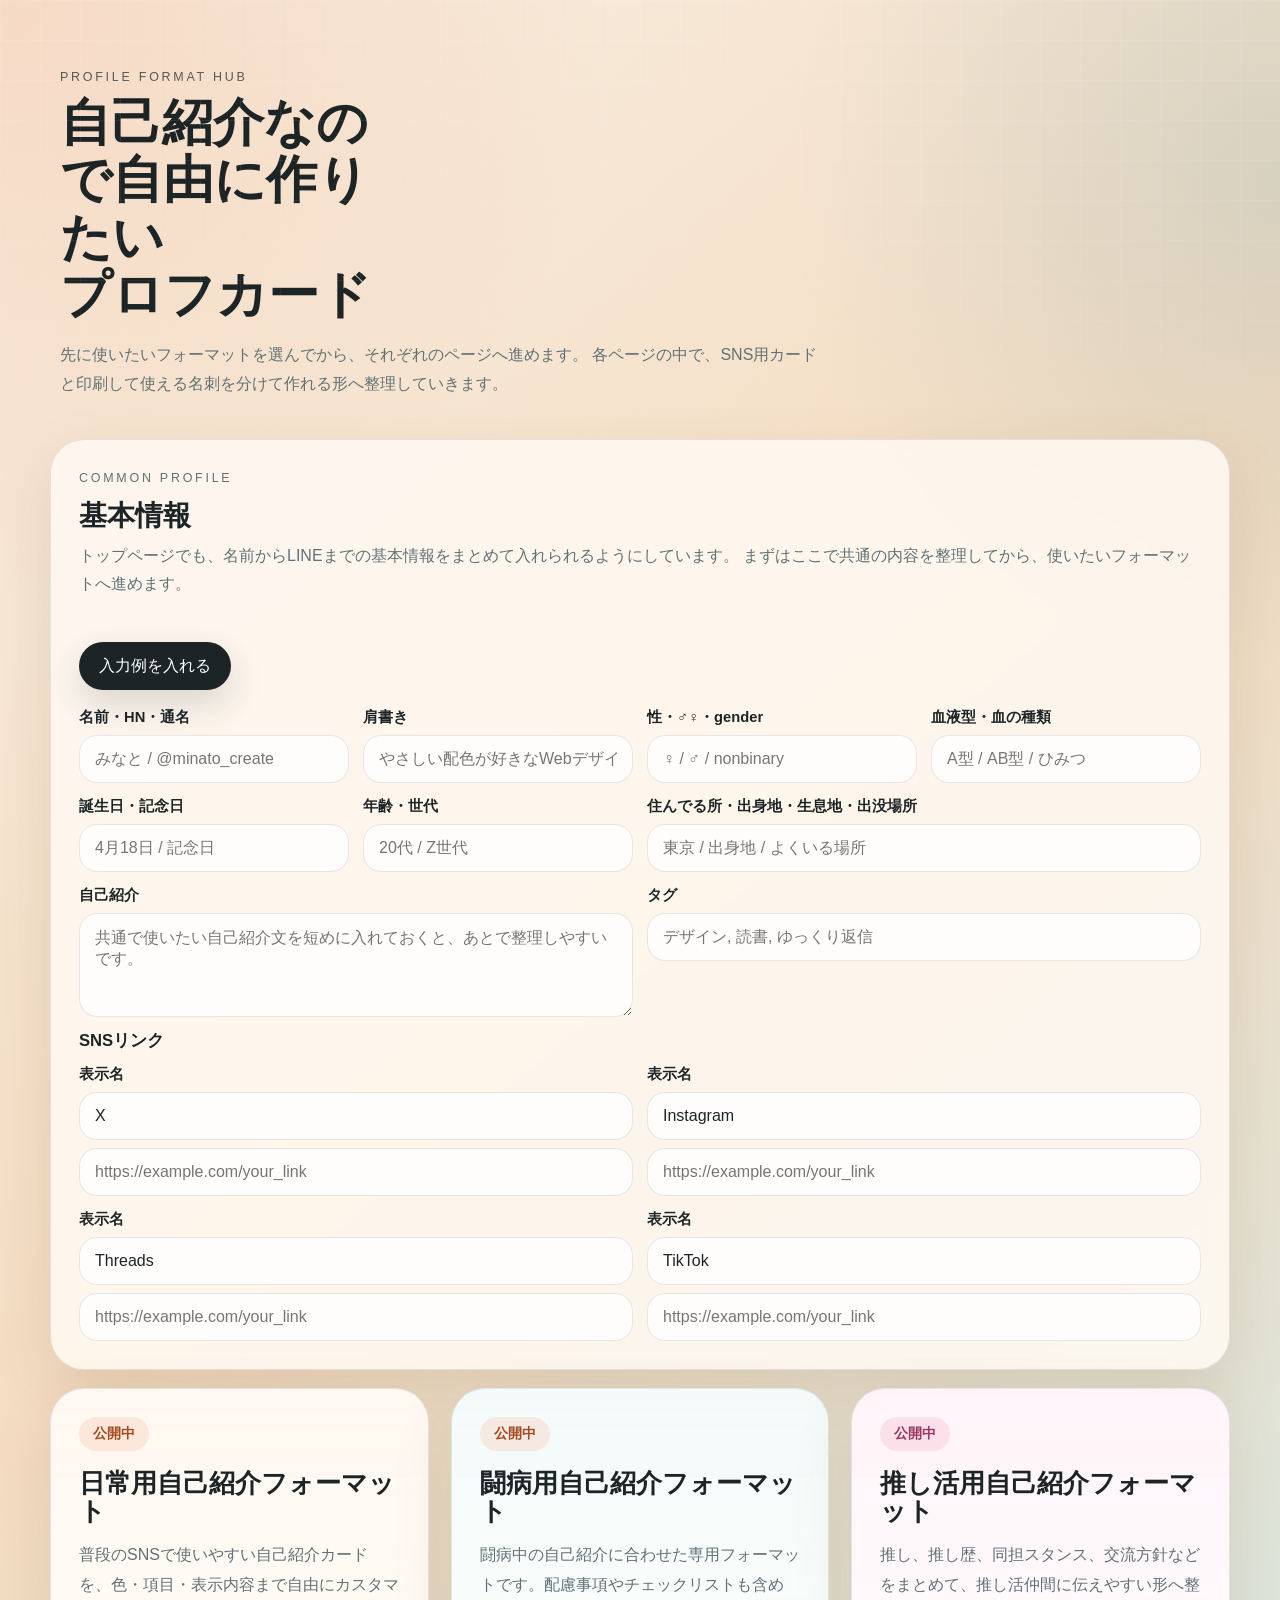
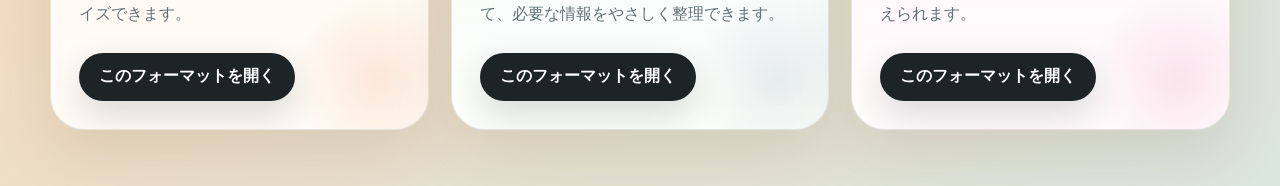
==== index.html @ 9c0dcf1f "Add files via upload" ====
<!doctype html>
<html lang="ja">
<head>
  <meta charset="utf-8">
  <meta name="viewport" content="width=device-width, initial-scale=1">
  <title>自己紹介フォーマット選択</title>
  <link rel="stylesheet" href="./hub.css?v=20260621b">
</head>
<body class="hub-page">
  <div class="hub-shell">
    <header class="hub-hero">
      <p class="eyebrow">PROFILE FORMAT HUB</p>
      <h1>自己紹介なので自由に作りたい<br>プロフカード</h1>
      <p class="lead">
        先に使いたいフォーマットを選んでから、それぞれのページへ進めます。
        各ページの中で、SNS用カードと印刷して使える名刺を分けて作れる形へ整理していきます。
      </p>
    </header>

    <section class="common-profile-card">
      <div class="common-profile-header">
        <p class="eyebrow">COMMON PROFILE</p>
        <h2>基本情報</h2>
        <p>
          トップページでも、名前からLINEまでの基本情報をまとめて入れられるようにしています。
          まずはここで共通の内容を整理してから、使いたいフォーマットへ進めます。
        </p>
      </div>

      <div class="common-profile-actions">
        <button type="button" class="primary-link" id="loadCommonProfileSample">入力例を入れる</button>
      </div>

      <form id="commonProfileForm" class="common-profile-form">
        <div class="common-profile-grid">
          <label class="common-field">
            <span>名前・HN・通名</span>
            <input id="displayName" name="displayName" type="text" maxlength="40" placeholder="みなと / @minato_create">
          </label>
          <label class="common-field">
            <span>肩書き</span>
            <input id="role" name="role" type="text" maxlength="48" placeholder="やさしい配色が好きなWebデザイナー">
          </label>
          <label class="common-field">
            <span>性・♂♀・gender</span>
            <input id="gender" name="gender" type="text" maxlength="24" placeholder="♀ / ♂ / nonbinary">
          </label>
          <label class="common-field">
            <span>血液型・血の種類</span>
            <input id="blood" name="blood" type="text" maxlength="24" placeholder="A型 / AB型 / ひみつ">
          </label>
          <label class="common-field">
            <span>誕生日・記念日</span>
            <input id="birthday" name="birthday" type="text" maxlength="24" placeholder="4月18日 / 記念日">
          </label>
          <label class="common-field">
            <span>年齢・世代</span>
            <input id="age" name="age" type="text" maxlength="24" placeholder="20代 / Z世代">
          </label>
          <label class="common-field common-field-full">
            <span>住んでる所・出身地・生息地・出没場所</span>
            <input id="location" name="location" type="text" maxlength="40" placeholder="東京 / 出身地 / よくいる場所">
          </label>
        </div>

        <label class="common-field">
          <span>自己紹介</span>
          <textarea id="intro" name="intro" rows="4" maxlength="180" placeholder="共通で使いたい自己紹介文を短めに入れておくと、あとで整理しやすいです。"></textarea>
        </label>

        <label class="common-field">
          <span>タグ</span>
          <input id="tags" name="tags" type="text" maxlength="120" placeholder="デザイン, 読書, ゆっくり返信">
        </label>

        <div class="common-social-section">
          <h3>SNSリンク</h3>
          <div class="common-social-grid">
            <label class="common-field common-inline-field">
              <span>表示名</span>
              <input id="socialXLabel" name="socialXLabel" type="text" maxlength="20" placeholder="X / BOOTH / ブログ">
              <input id="socialX" name="socialX" type="url" maxlength="160" placeholder="https://example.com/your_link">
            </label>
            <label class="common-field common-inline-field">
              <span>表示名</span>
              <input id="socialInstagramLabel" name="socialInstagramLabel" type="text" maxlength="20" placeholder="Instagram / 通販 / サイト">
              <input id="socialInstagram" name="socialInstagram" type="url" maxlength="160" placeholder="https://example.com/your_link">
            </label>
            <label class="common-field common-inline-field">
              <span>表示名</span>
              <input id="socialThreadsLabel" name="socialThreadsLabel" type="text" maxlength="20" placeholder="Threads / Lit.Link / ブログ">
              <input id="socialThreads" name="socialThreads" type="url" maxlength="160" placeholder="https://example.com/your_link">
            </label>
            <label class="common-field common-inline-field">
              <span>表示名</span>
              <input id="socialTikTokLabel" name="socialTikTokLabel" type="text" maxlength="20" placeholder="TikTok / YouTube / 公式">
              <input id="socialTikTok" name="socialTikTok" type="url" maxlength="160" placeholder="https://example.com/your_link">
            </label>
          </div>
        </div>
      </form>
    </section>

    <main class="format-grid">
      <a class="format-card daily-card" href="./daily-format.html">
        <span class="status-badge">公開中</span>
        <h2>日常用自己紹介フォーマット</h2>
        <p>
          普段のSNSで使いやすい自己紹介カードを、色・項目・表示内容まで自由にカスタマイズできます。
        </p>
        <span class="card-link">このフォーマットを開く</span>
      </a>

      <a class="format-card medical-card" href="./medical-format.html">
        <span class="status-badge">公開中</span>
        <h2>闘病用自己紹介フォーマット</h2>
        <p>
          闘病中の自己紹介に合わせた専用フォーマットです。配慮事項やチェックリストも含めて、必要な情報をやさしく整理できます。
        </p>
        <span class="card-link">このフォーマットを開く</span>
      </a>

      <a class="format-card oshi-card" href="./oshi-format.html">
        <span class="status-badge oshi-badge">公開中</span>
        <h2>推し活用自己紹介フォーマット</h2>
        <p>
          推し、推し歴、同担スタンス、交流方針などをまとめて、推し活仲間に伝えやすい形へ整えられます。
        </p>
        <span class="card-link">このフォーマットを開く</span>
      </a>
    </main>

  </div>
  <script src="./common-profile.js?v=20260621e"></script>
  <script src="./hub.js?v=20260621d"></script>
</body>
</html>
---- hub.css ----
:root {
  --bg-1: #f8efe2;
  --bg-2: #f4dcc1;
  --bg-3: #dae6df;
  --ink: #1c2426;
  --muted: #617175;
  --paper: rgba(255, 250, 244, 0.84);
  --paper-strong: rgba(255, 252, 247, 0.95);
  --line: rgba(28, 36, 38, 0.1);
  --accent: #ec7b46;
  --accent-soft: rgba(236, 123, 70, 0.14);
  --cool: #5e8d93;
  --cool-soft: rgba(94, 141, 147, 0.14);
  --shadow: 0 24px 60px rgba(116, 80, 45, 0.14);
  --radius-xl: 34px;
  --radius-lg: 26px;
  --radius-md: 18px;
}

* {
  box-sizing: border-box;
}

html {
  scroll-behavior: smooth;
}

body {
  margin: 0;
  min-height: 100vh;
  font-family: "Yu Gothic", "Hiragino Sans", "Meiryo", sans-serif;
  color: var(--ink);
  background:
    radial-gradient(circle at 0% 0%, rgba(236, 123, 70, 0.18), transparent 28%),
    radial-gradient(circle at 100% 10%, rgba(61, 135, 153, 0.16), transparent 24%),
    linear-gradient(140deg, var(--bg-1), var(--bg-2) 52%, var(--bg-3));
}

body::before {
  content: "";
  position: fixed;
  inset: 0;
  pointer-events: none;
  background-image:
    linear-gradient(rgba(255, 255, 255, 0.28) 1px, transparent 1px),
    linear-gradient(90deg, rgba(255, 255, 255, 0.28) 1px, transparent 1px);
  background-size: 40px 40px;
  mask-image: linear-gradient(to bottom, rgba(0, 0, 0, 0.9), transparent 88%);
  opacity: 0.36;
}

a {
  color: inherit;
  text-decoration: none;
}

.hub-shell {
  width: min(1180px, calc(100% - 32px));
  margin: 0 auto;
  padding: 40px 0 56px;
}

.hub-hero {
  padding: 30px 10px 18px;
}

.eyebrow {
  margin: 0 0 10px;
  font-size: 0.78rem;
  letter-spacing: 0.22em;
  color: rgba(28, 36, 38, 0.72);
}

.hub-hero h1,
.format-card h2,
.notice-card h2,
.placeholder-card h2 {
  margin: 0;
  line-height: 1.12;
}

.hub-hero h1 {
  max-width: 12ch;
  font-size: clamp(2.5rem, 4vw, 4.8rem);
}

.lead {
  max-width: 760px;
  margin: 18px 0 0;
  color: var(--muted);
  font-size: 1rem;
  line-height: 1.8;
}

.common-profile-card {
  margin-top: 22px;
  padding: 28px;
  border: 1px solid var(--line);
  border-radius: var(--radius-xl);
  background: var(--paper);
  box-shadow: var(--shadow);
  backdrop-filter: blur(10px);
}

.common-profile-header {
  display: grid;
  gap: 10px;
  margin-bottom: 20px;
}

.common-profile-header h2,
.common-social-section h3 {
  margin: 0;
  line-height: 1.16;
}

.common-profile-header h2 {
  font-size: clamp(1.7rem, 2.2vw, 2.7rem);
}

.common-profile-header p {
  margin: 0;
  color: var(--muted);
  line-height: 1.75;
}

.common-profile-actions {
  display: flex;
  flex-wrap: wrap;
  gap: 12px;
  margin-bottom: 18px;
}

.common-profile-form,
.common-profile-grid,
.common-social-grid,
.common-social-section {
  display: grid;
  gap: 14px;
}

.common-profile-form {
  grid-template-columns: repeat(2, minmax(0, 1fr));
  align-items: start;
}

.common-profile-grid {
  grid-template-columns: repeat(4, minmax(0, 1fr));
  grid-column: 1 / -1;
}

.common-social-grid {
  grid-template-columns: repeat(2, minmax(0, 1fr));
}

.common-social-section {
  grid-column: 1 / -1;
}

.common-profile-grid .common-field-full {
  grid-column: span 2;
}

.common-social-section h3 {
  font-size: 1.04rem;
}

.common-field {
  display: grid;
  gap: 8px;
}

.common-field-full {
  grid-column: 1 / -1;
}

.common-field span {
  font-size: 0.92rem;
  font-weight: 700;
}

.common-field input,
.common-field textarea {
  width: 100%;
  border: 1px solid var(--line);
  border-radius: var(--radius-md);
  background: rgba(255, 255, 255, 0.78);
  color: var(--ink);
  padding: 14px 15px;
  font: inherit;
  transition: border-color 0.2s ease, box-shadow 0.2s ease, background-color 0.2s ease;
}

.common-field textarea {
  resize: vertical;
  min-height: 104px;
}

.common-field input:focus,
.common-field textarea:focus {
  outline: none;
  border-color: rgba(236, 123, 70, 0.54);
  box-shadow: 0 0 0 4px rgba(236, 123, 70, 0.12);
  background: #fff;
}

.format-grid {
  display: grid;
  grid-template-columns: repeat(3, minmax(0, 1fr));
  gap: 22px;
  margin-top: 18px;
}

.format-card,
.notice-card,
.placeholder-card {
  position: relative;
  overflow: hidden;
  border: 1px solid var(--line);
  border-radius: var(--radius-xl);
  background: var(--paper);
  box-shadow: var(--shadow);
  backdrop-filter: blur(10px);
}

.format-card {
  min-height: 340px;
  padding: 28px;
  transition: transform 0.24s ease, box-shadow 0.24s ease, border-color 0.24s ease;
}

.format-card::before,
.placeholder-card::before {
  content: "";
  position: absolute;
  inset: auto -40px -40px auto;
  width: 180px;
  height: 180px;
  border-radius: 50%;
  opacity: 0.65;
}

.format-card:hover {
  transform: translateY(-4px);
  box-shadow: 0 28px 70px rgba(116, 80, 45, 0.18);
}

.daily-card {
  background:
    linear-gradient(180deg, rgba(255, 248, 241, 0.96), rgba(255, 252, 247, 0.88)),
    var(--paper);
}

.daily-card::before {
  background: radial-gradient(circle, rgba(236, 123, 70, 0.24), transparent 68%);
}

.medical-card {
  background:
    linear-gradient(180deg, rgba(243, 250, 250, 0.96), rgba(252, 255, 253, 0.88)),
    var(--paper);
}

.medical-card::before,
.placeholder-card::before {
  background: radial-gradient(circle, rgba(94, 141, 147, 0.22), transparent 70%);
}

.oshi-card {
  background:
    linear-gradient(180deg, rgba(255, 244, 249, 0.96), rgba(255, 252, 254, 0.88)),
    var(--paper);
}

.oshi-card::before {
  background: radial-gradient(circle, rgba(225, 92, 142, 0.22), transparent 70%);
}

.status-badge {
  display: inline-flex;
  align-items: center;
  min-height: 34px;
  padding: 0 14px;
  border-radius: 999px;
  background: var(--accent-soft);
  color: #9f4a21;
  font-size: 0.86rem;
  font-weight: 700;
}

.status-badge.pending {
  background: var(--cool-soft);
  color: #31565d;
}

.status-badge.oshi-badge {
  background: rgba(225, 92, 142, 0.14);
  color: #9a365f;
}

.format-card h2,
.placeholder-card h2,
.notice-card h2 {
  margin-top: 18px;
  font-size: clamp(1.5rem, 2vw, 2.2rem);
}

.format-card p,
.placeholder-card p,
.notice-card p {
  margin: 14px 0 0;
  color: var(--muted);
  line-height: 1.85;
}

.card-link,
.primary-link,
.secondary-link {
  display: inline-flex;
  align-items: center;
  justify-content: center;
  min-height: 48px;
  margin-top: 24px;
  padding: 0 20px;
  border-radius: 999px;
  font-weight: 700;
  transition: transform 0.22s ease, box-shadow 0.22s ease, background-color 0.22s ease;
}

button.primary-link,
button.secondary-link,
button.card-link {
  appearance: none;
  border: none;
  cursor: pointer;
  font: inherit;
}

.card-link,
.primary-link {
  background: var(--ink);
  color: #fff;
  box-shadow: 0 14px 34px rgba(28, 36, 38, 0.16);
}

.secondary-link {
  border: 1px solid rgba(28, 36, 38, 0.08);
  background: rgba(255, 255, 255, 0.72);
  color: var(--ink);
}

.card-link:hover,
.primary-link:hover,
.secondary-link:hover {
  transform: translateY(-2px);
}

.notice-card {
  margin-top: 22px;
  padding: 28px;
}

.placeholder-layout {
  display: grid;
  gap: 22px;
  margin-top: 18px;
}

.placeholder-card {
  padding: 30px;
  background:
    linear-gradient(180deg, rgba(244, 251, 251, 0.96), rgba(255, 255, 255, 0.9)),
    var(--paper);
}

.nav-actions {
  display: flex;
  flex-wrap: wrap;
  gap: 12px;
  margin-top: 24px;
}

.status-row {
  display: flex;
  flex-wrap: wrap;
  gap: 10px;
  margin-top: 22px;
}

.status-pill {
  display: inline-flex;
  align-items: center;
  min-height: 38px;
  padding: 0 14px;
  border-radius: 999px;
  background: rgba(255, 255, 255, 0.78);
  border: 1px solid rgba(28, 36, 38, 0.08);
  color: var(--ink);
  font-size: 0.92rem;
  font-weight: 700;
}

@media (max-width: 980px) {
  .common-profile-form,
  .common-profile-grid,
  .common-social-grid,
  .format-grid {
    grid-template-columns: repeat(2, minmax(0, 1fr));
  }
}

@media (max-width: 840px) {
  .common-profile-form,
  .common-profile-grid,
  .common-social-grid,
  .format-grid {
    grid-template-columns: 1fr;
  }

  .common-profile-grid .common-field-full {
    grid-column: 1 / -1;
  }
}

@media (max-width: 680px) {
  .hub-shell {
    width: min(100%, calc(100% - 18px));
    padding: 22px 0 34px;
  }

  .hub-hero {
    padding: 24px 6px 10px;
  }

  .hub-hero h1 {
    font-size: clamp(2rem, 11vw, 3.3rem);
  }

  .format-card,
  .notice-card,
  .placeholder-card {
    border-radius: 26px;
  }

  .format-card,
  .placeholder-card,
  .notice-card {
    padding: 22px;
  }
}
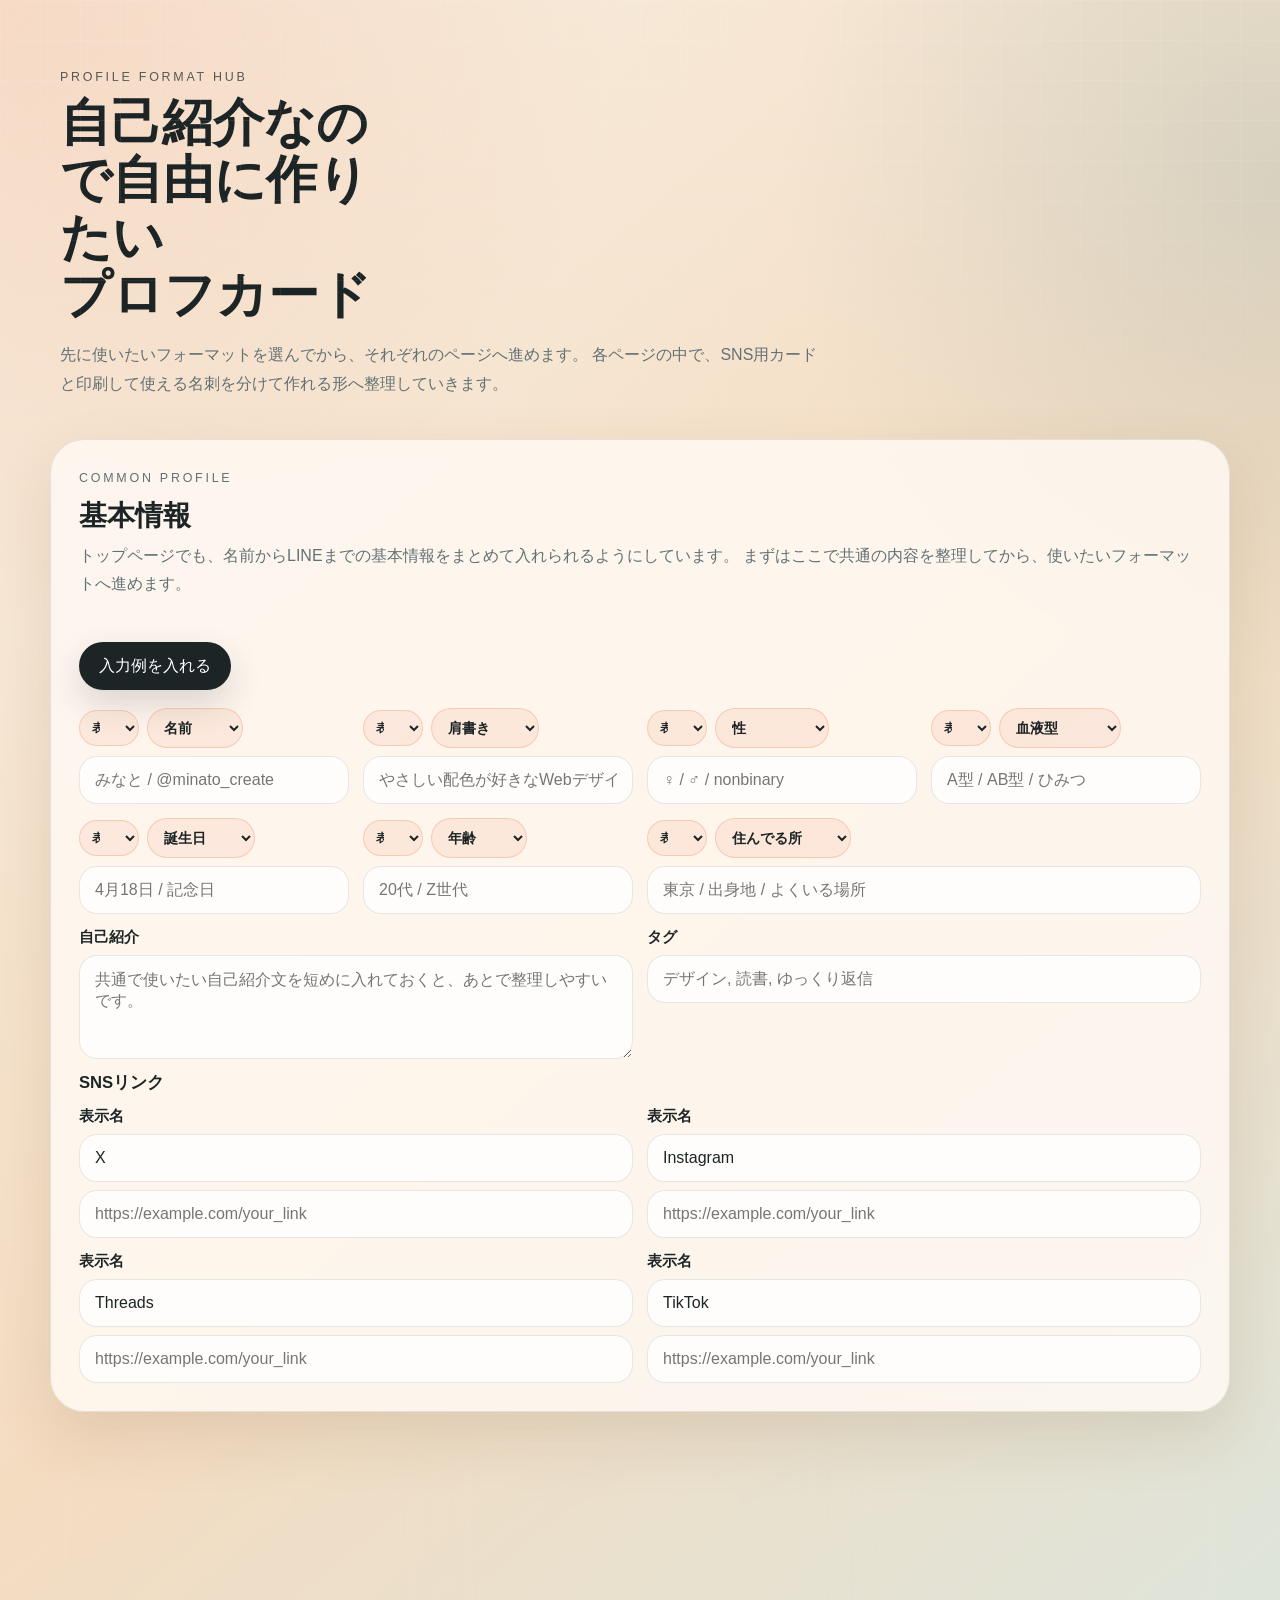
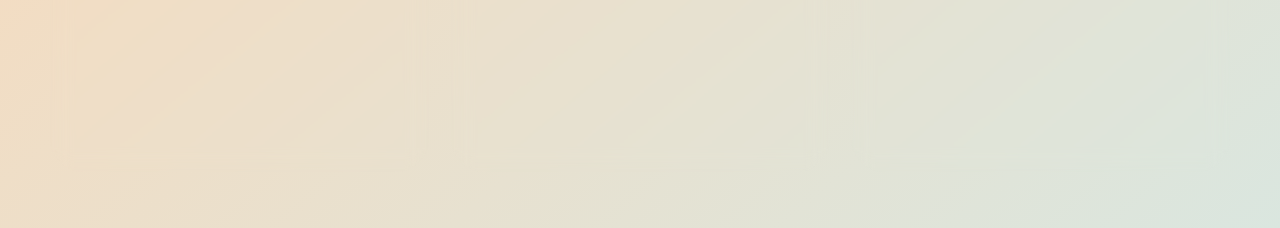
==== commit ab44a390: "Add files via upload" ====
--- a/index.html
+++ b/index.html
@@ -4,7 +4,7 @@
   <meta charset="utf-8">
   <meta name="viewport" content="width=device-width, initial-scale=1">
   <title>自己紹介フォーマット選択</title>
-  <link rel="stylesheet" href="./hub.css?v=20260621b">
+  <link rel="stylesheet" href="./hub.css?v=20260621c">
 </head>
 <body class="hub-page">
   <div class="hub-shell">
@@ -33,34 +33,104 @@
 
       <form id="commonProfileForm" class="common-profile-form">
         <div class="common-profile-grid">
-          <label class="common-field">
-            <span>名前・HN・通名</span>
+          <div class="common-field">
+            <div class="common-label-row">
+              <select id="displayNameVisible" name="displayNameVisible" class="common-select common-visibility-select" aria-label="名前の表示設定">
+                <option value="show">表示</option>
+                <option value="hide">非表示</option>
+              </select>
+              <select id="displayNameLabel" name="displayNameLabel" class="common-select" aria-label="名前のプレビュー表示ラベル">
+                <option value="名前">名前</option>
+                <option value="HN">HN</option>
+                <option value="通名">通名</option>
+              </select>
+            </div>
             <input id="displayName" name="displayName" type="text" maxlength="40" placeholder="みなと / @minato_create">
-          </label>
-          <label class="common-field">
-            <span>肩書き</span>
+          </div>
+          <div class="common-field">
+            <div class="common-label-row">
+              <select id="roleVisible" name="roleVisible" class="common-select common-visibility-select" aria-label="肩書きの表示設定">
+                <option value="show">表示</option>
+                <option value="hide">非表示</option>
+              </select>
+              <select id="roleLabel" name="roleLabel" class="common-select" aria-label="肩書きのプレビュー表示ラベル">
+                <option value="肩書き">肩書き</option>
+                <option value="称号">称号</option>
+                <option value="職業">職業</option>
+                <option value="ランク">ランク</option>
+              </select>
+            </div>
             <input id="role" name="role" type="text" maxlength="48" placeholder="やさしい配色が好きなWebデザイナー">
-          </label>
-          <label class="common-field">
-            <span>性・♂♀・gender</span>
+          </div>
+          <div class="common-field">
+            <div class="common-label-row">
+              <select id="genderVisible" name="genderVisible" class="common-select common-visibility-select" aria-label="性の表示設定">
+                <option value="show">表示</option>
+                <option value="hide">非表示</option>
+              </select>
+              <select id="genderLabel" name="genderLabel" class="common-select" aria-label="性のプレビュー表示ラベル">
+                <option value="性">性</option>
+                <option value="属性">属性</option>
+                <option value="♂♀">♂♀</option>
+                <option value="gender">gender</option>
+              </select>
+            </div>
             <input id="gender" name="gender" type="text" maxlength="24" placeholder="♀ / ♂ / nonbinary">
-          </label>
-          <label class="common-field">
-            <span>血液型・血の種類</span>
+          </div>
+          <div class="common-field">
+            <div class="common-label-row">
+              <select id="bloodVisible" name="bloodVisible" class="common-select common-visibility-select" aria-label="血液型の表示設定">
+                <option value="show">表示</option>
+                <option value="hide">非表示</option>
+              </select>
+              <select id="bloodLabel" name="bloodLabel" class="common-select" aria-label="血液型のプレビュー表示ラベル">
+                <option value="血液型">血液型</option>
+                <option value="血の種類">血の種類</option>
+              </select>
+            </div>
             <input id="blood" name="blood" type="text" maxlength="24" placeholder="A型 / AB型 / ひみつ">
-          </label>
-          <label class="common-field">
-            <span>誕生日・記念日</span>
+          </div>
+          <div class="common-field">
+            <div class="common-label-row">
+              <select id="birthdayVisible" name="birthdayVisible" class="common-select common-visibility-select" aria-label="誕生日の表示設定">
+                <option value="show">表示</option>
+                <option value="hide">非表示</option>
+              </select>
+              <select id="birthdayLabel" name="birthdayLabel" class="common-select" aria-label="誕生日のプレビュー表示ラベル">
+                <option value="誕生日">誕生日</option>
+                <option value="記念日">記念日</option>
+              </select>
+            </div>
             <input id="birthday" name="birthday" type="text" maxlength="24" placeholder="4月18日 / 記念日">
-          </label>
-          <label class="common-field">
-            <span>年齢・世代</span>
+          </div>
+          <div class="common-field">
+            <div class="common-label-row">
+              <select id="ageVisible" name="ageVisible" class="common-select common-visibility-select" aria-label="年齢の表示設定">
+                <option value="show">表示</option>
+                <option value="hide">非表示</option>
+              </select>
+              <select id="ageLabel" name="ageLabel" class="common-select" aria-label="年齢のプレビュー表示ラベル">
+                <option value="年齢">年齢</option>
+                <option value="世代">世代</option>
+              </select>
+            </div>
             <input id="age" name="age" type="text" maxlength="24" placeholder="20代 / Z世代">
-          </label>
-          <label class="common-field common-field-full">
-            <span>住んでる所・出身地・生息地・出没場所</span>
+          </div>
+          <div class="common-field common-field-full">
+            <div class="common-label-row">
+              <select id="locationVisible" name="locationVisible" class="common-select common-visibility-select" aria-label="住んでる所の表示設定">
+                <option value="show">表示</option>
+                <option value="hide">非表示</option>
+              </select>
+              <select id="locationLabel" name="locationLabel" class="common-select" aria-label="住んでる所のプレビュー表示ラベル">
+                <option value="住んでる所">住んでる所</option>
+                <option value="出身地">出身地</option>
+                <option value="生息地">生息地</option>
+                <option value="出没場所">出没場所</option>
+              </select>
+            </div>
             <input id="location" name="location" type="text" maxlength="40" placeholder="東京 / 出身地 / よくいる場所">
-          </label>
+          </div>
         </div>
 
         <label class="common-field">
@@ -131,7 +201,7 @@
     </main>
 
   </div>
-  <script src="./common-profile.js?v=20260621e"></script>
-  <script src="./hub.js?v=20260621d"></script>
+  <script src="./common-profile.js?v=20260621f"></script>
+  <script src="./hub.js?v=20260621e"></script>
 </body>
 </html>
--- a/hub.css
+++ b/hub.css
@@ -170,6 +170,13 @@
   gap: 8px;
 }
 
+.common-label-row {
+  display: flex;
+  flex-wrap: wrap;
+  gap: 8px;
+  align-items: center;
+}
+
 .common-field-full {
   grid-column: 1 / -1;
 }
@@ -191,11 +198,37 @@
   transition: border-color 0.2s ease, box-shadow 0.2s ease, background-color 0.2s ease;
 }
 
+.common-field select.common-select {
+  justify-self: start;
+  width: auto;
+  min-width: 96px;
+  max-width: 100%;
+  min-height: 40px;
+  padding: 8px 32px 8px 12px;
+  border: 1px solid rgba(236, 123, 70, 0.28);
+  border-radius: 999px;
+  background: rgba(236, 123, 70, 0.1);
+  color: var(--ink);
+  font: inherit;
+  font-size: 0.9rem;
+  font-weight: 700;
+  transition: border-color 0.2s ease, box-shadow 0.2s ease, background-color 0.2s ease;
+}
+
+.common-field select.common-visibility-select {
+  width: 60px;
+  min-width: 60px;
+  min-height: 36px;
+  padding: 6px 22px 6px 8px;
+  font-size: 0.72rem;
+}
+
 .common-field textarea {
   resize: vertical;
   min-height: 104px;
 }
 
+.common-field select.common-select:focus,
 .common-field input:focus,
 .common-field textarea:focus {
   outline: none;
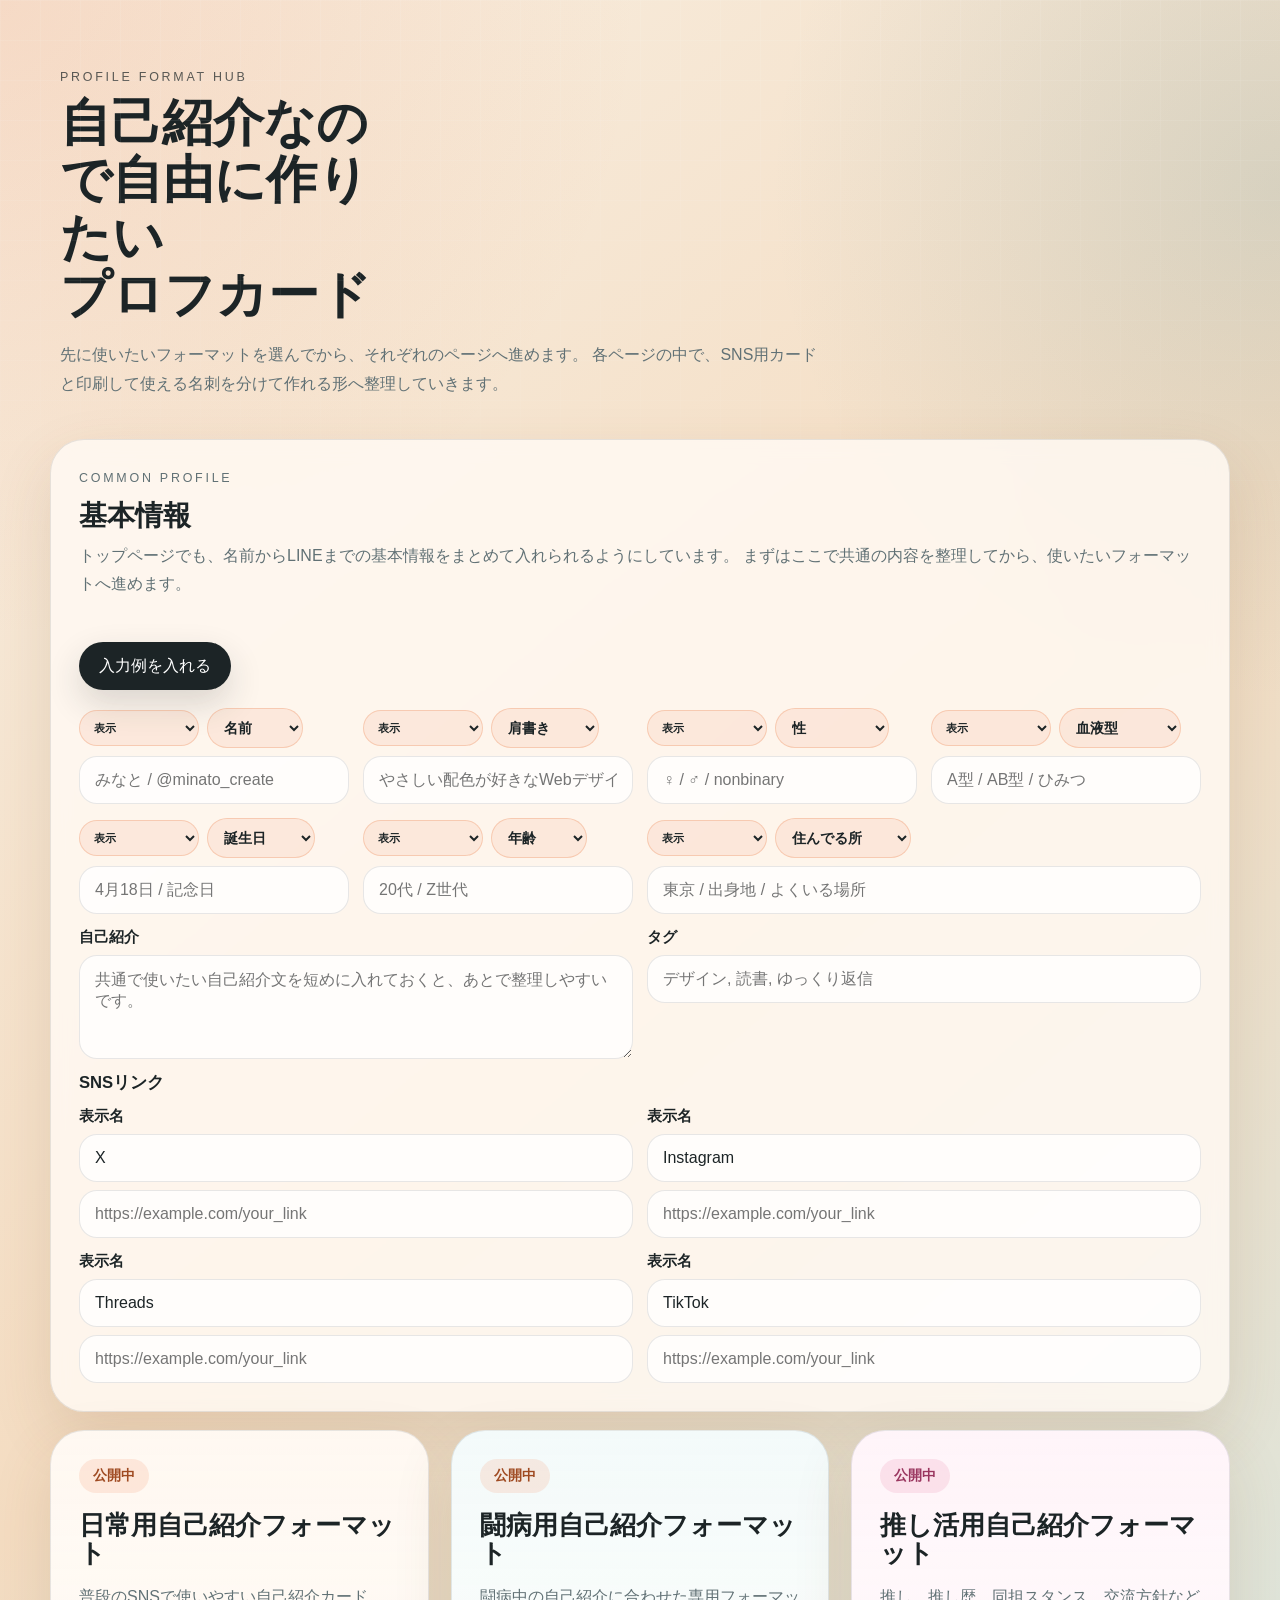
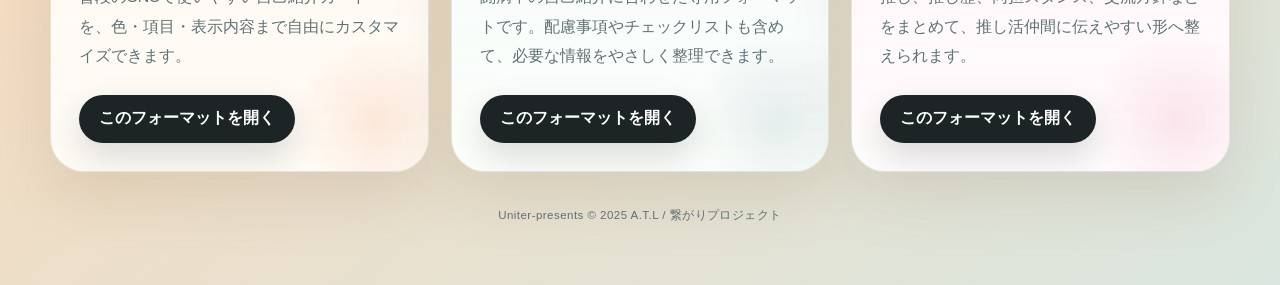
==== commit a27b6d7d: "カード表示の折り返し・レイアウト調整、フッター追加、末尾に画像保存ボタン等をまとめて対応 - カード内フッターメッセージを複数行折り返し表示に（daily/medical/oshi） - タグは折り返" ====
--- a/index.html
+++ b/index.html
@@ -200,6 +200,7 @@
       </a>
     </main>
 
+  <p style="margin:36px 0 6px;text-align:center;font-size:0.72rem;letter-spacing:0.04em;color:var(--muted,#617175);">Uniter-presents © 2025 A.T.L / 繋がりプロジェクト</p>
   </div>
   <script src="./common-profile.js?v=20260621f"></script>
   <script src="./hub.js?v=20260621e"></script>
--- a/hub.css
+++ b/hub.css
@@ -216,11 +216,11 @@
 }
 
 .common-field select.common-visibility-select {
-  width: 60px;
-  min-width: 60px;
+  width: 120px;
+  min-width: 120px;
   min-height: 36px;
-  padding: 6px 22px 6px 8px;
-  font-size: 0.72rem;
+  padding: 6px 26px 6px 10px;
+  font-size: 0.68rem;
 }
 
 .common-field textarea {
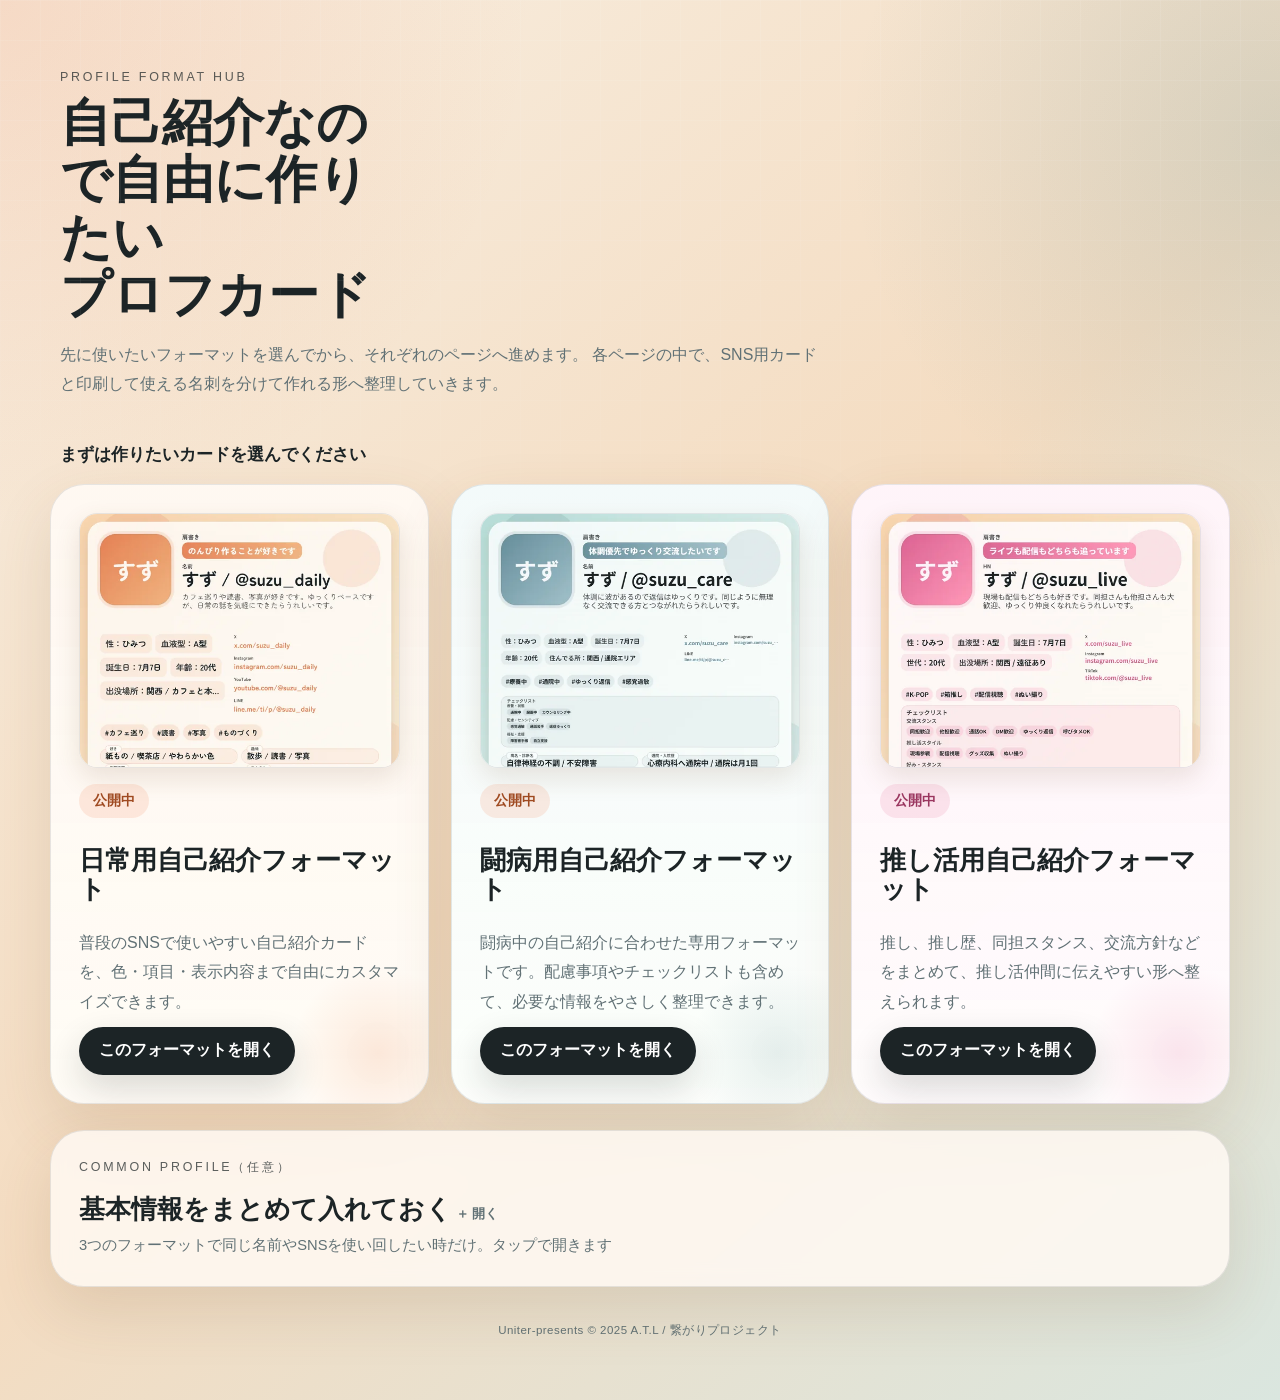
==== commit 98bc39b5: "使いやすさ改善：トップに完成見本つきフォーマット選択／基本情報は折りたたみ、スマホに「プレビューを見る」ボタン、スマホ説明文の幅修正、パソコンでカード全体を1画面に表示、プロフィール画像の枠を10種類" ====
--- a/index.html
+++ b/index.html
@@ -4,7 +4,7 @@
   <meta charset="utf-8">
   <meta name="viewport" content="width=device-width, initial-scale=1">
   <title>自己紹介フォーマット選択</title>
-  <link rel="stylesheet" href="./hub.css?v=20260621c">
+  <link rel="stylesheet" href="./hub.css?v=20260926c">
 </head>
 <body class="hub-page">
   <div class="hub-shell">
@@ -17,10 +17,46 @@
       </p>
     </header>
 
-    <section class="common-profile-card">
+    <p class="format-lead">まずは作りたいカードを選んでください</p>
+    <main class="format-grid">
+      <a class="format-card daily-card" href="./daily-format.html">
+        <img class="format-sample" src="./samples/daily.webp" alt="日常用自己紹介カードの見本" loading="lazy">
+        <span class="status-badge">公開中</span>
+        <h2>日常用自己紹介フォーマット</h2>
+        <p>
+          普段のSNSで使いやすい自己紹介カードを、色・項目・表示内容まで自由にカスタマイズできます。
+        </p>
+        <span class="card-link">このフォーマットを開く</span>
+      </a>
+
+      <a class="format-card medical-card" href="./medical-format.html">
+        <img class="format-sample" src="./samples/medical.webp" alt="闘病用自己紹介カードの見本" loading="lazy">
+        <span class="status-badge">公開中</span>
+        <h2>闘病用自己紹介フォーマット</h2>
+        <p>
+          闘病中の自己紹介に合わせた専用フォーマットです。配慮事項やチェックリストも含めて、必要な情報をやさしく整理できます。
+        </p>
+        <span class="card-link">このフォーマットを開く</span>
+      </a>
+
+      <a class="format-card oshi-card" href="./oshi-format.html">
+        <img class="format-sample" src="./samples/oshi.webp" alt="推し活用自己紹介カードの見本" loading="lazy">
+        <span class="status-badge oshi-badge">公開中</span>
+        <h2>推し活用自己紹介フォーマット</h2>
+        <p>
+          推し、推し歴、同担スタンス、交流方針などをまとめて、推し活仲間に伝えやすい形へ整えられます。
+        </p>
+        <span class="card-link">このフォーマットを開く</span>
+      </a>
+    </main>
+
+    <details class="common-profile-card common-profile-details">
+      <summary class="common-profile-summary">
+        <span class="eyebrow">COMMON PROFILE（任意）</span>
+        <span class="common-profile-summary-title">基本情報をまとめて入れておく</span>
+        <span class="common-profile-summary-note">3つのフォーマットで同じ名前やSNSを使い回したい時だけ。タップで開きます</span>
+      </summary>
       <div class="common-profile-header">
-        <p class="eyebrow">COMMON PROFILE</p>
-        <h2>基本情報</h2>
         <p>
           トップページでも、名前からLINEまでの基本情報をまとめて入れられるようにしています。
           まずはここで共通の内容を整理してから、使いたいフォーマットへ進めます。
@@ -169,36 +205,7 @@
           </div>
         </div>
       </form>
-    </section>
-
-    <main class="format-grid">
-      <a class="format-card daily-card" href="./daily-format.html">
-        <span class="status-badge">公開中</span>
-        <h2>日常用自己紹介フォーマット</h2>
-        <p>
-          普段のSNSで使いやすい自己紹介カードを、色・項目・表示内容まで自由にカスタマイズできます。
-        </p>
-        <span class="card-link">このフォーマットを開く</span>
-      </a>
-
-      <a class="format-card medical-card" href="./medical-format.html">
-        <span class="status-badge">公開中</span>
-        <h2>闘病用自己紹介フォーマット</h2>
-        <p>
-          闘病中の自己紹介に合わせた専用フォーマットです。配慮事項やチェックリストも含めて、必要な情報をやさしく整理できます。
-        </p>
-        <span class="card-link">このフォーマットを開く</span>
-      </a>
-
-      <a class="format-card oshi-card" href="./oshi-format.html">
-        <span class="status-badge oshi-badge">公開中</span>
-        <h2>推し活用自己紹介フォーマット</h2>
-        <p>
-          推し、推し歴、同担スタンス、交流方針などをまとめて、推し活仲間に伝えやすい形へ整えられます。
-        </p>
-        <span class="card-link">このフォーマットを開く</span>
-      </a>
-    </main>
+    </details>
 
   <p style="margin:36px 0 6px;text-align:center;font-size:0.72rem;letter-spacing:0.04em;color:var(--muted,#617175);">Uniter-presents © 2025 A.T.L / 繋がりプロジェクト</p>
   </div>
--- a/hub.css
+++ b/hub.css
@@ -481,3 +481,30 @@
     padding: 22px;
   }
 }
+
+/* ---- 2026-09 改修：フォーマット選択を先頭に、完成見本つき／基本情報は折りたたみ ---- */
+.format-lead { margin: 26px 10px 0; font-weight: 700; font-size: 1.05rem; color: var(--ink); }
+.format-card { display: flex; flex-direction: column; gap: 10px; min-height: 0; }
+.format-card .format-sample {
+  display: block;
+  width: 100%;
+  height: auto;
+  aspect-ratio: 600 / 478;
+  object-fit: cover;
+  object-position: top;
+  border-radius: 18px;
+  border: 1px solid var(--line);
+  box-shadow: 0 10px 26px rgba(116, 80, 45, 0.14);
+  margin-bottom: 6px;
+}
+.format-card .card-link { margin-top: auto; align-self: flex-start; }
+.common-profile-details { margin-top: 26px; }
+.common-profile-details > summary { list-style: none; cursor: pointer; display: grid; gap: 6px; }
+.common-profile-details > summary::-webkit-details-marker { display: none; }
+.common-profile-summary-title { font-weight: 700; font-size: clamp(1.25rem, 2vw, 1.6rem); color: var(--ink); }
+.common-profile-summary-title::after { content: "  ＋ 開く"; font-size: .8rem; color: var(--muted); font-weight: 700; }
+.common-profile-details[open] .common-profile-summary-title::after { content: "  − 閉じる"; }
+.common-profile-summary-note { color: var(--muted); font-size: .92rem; line-height: 1.7; }
+.common-profile-details[open] > summary { margin-bottom: 18px; }
+.format-card .status-badge { align-self: flex-start; }
+.common-profile-summary-title::after { white-space: nowrap; }
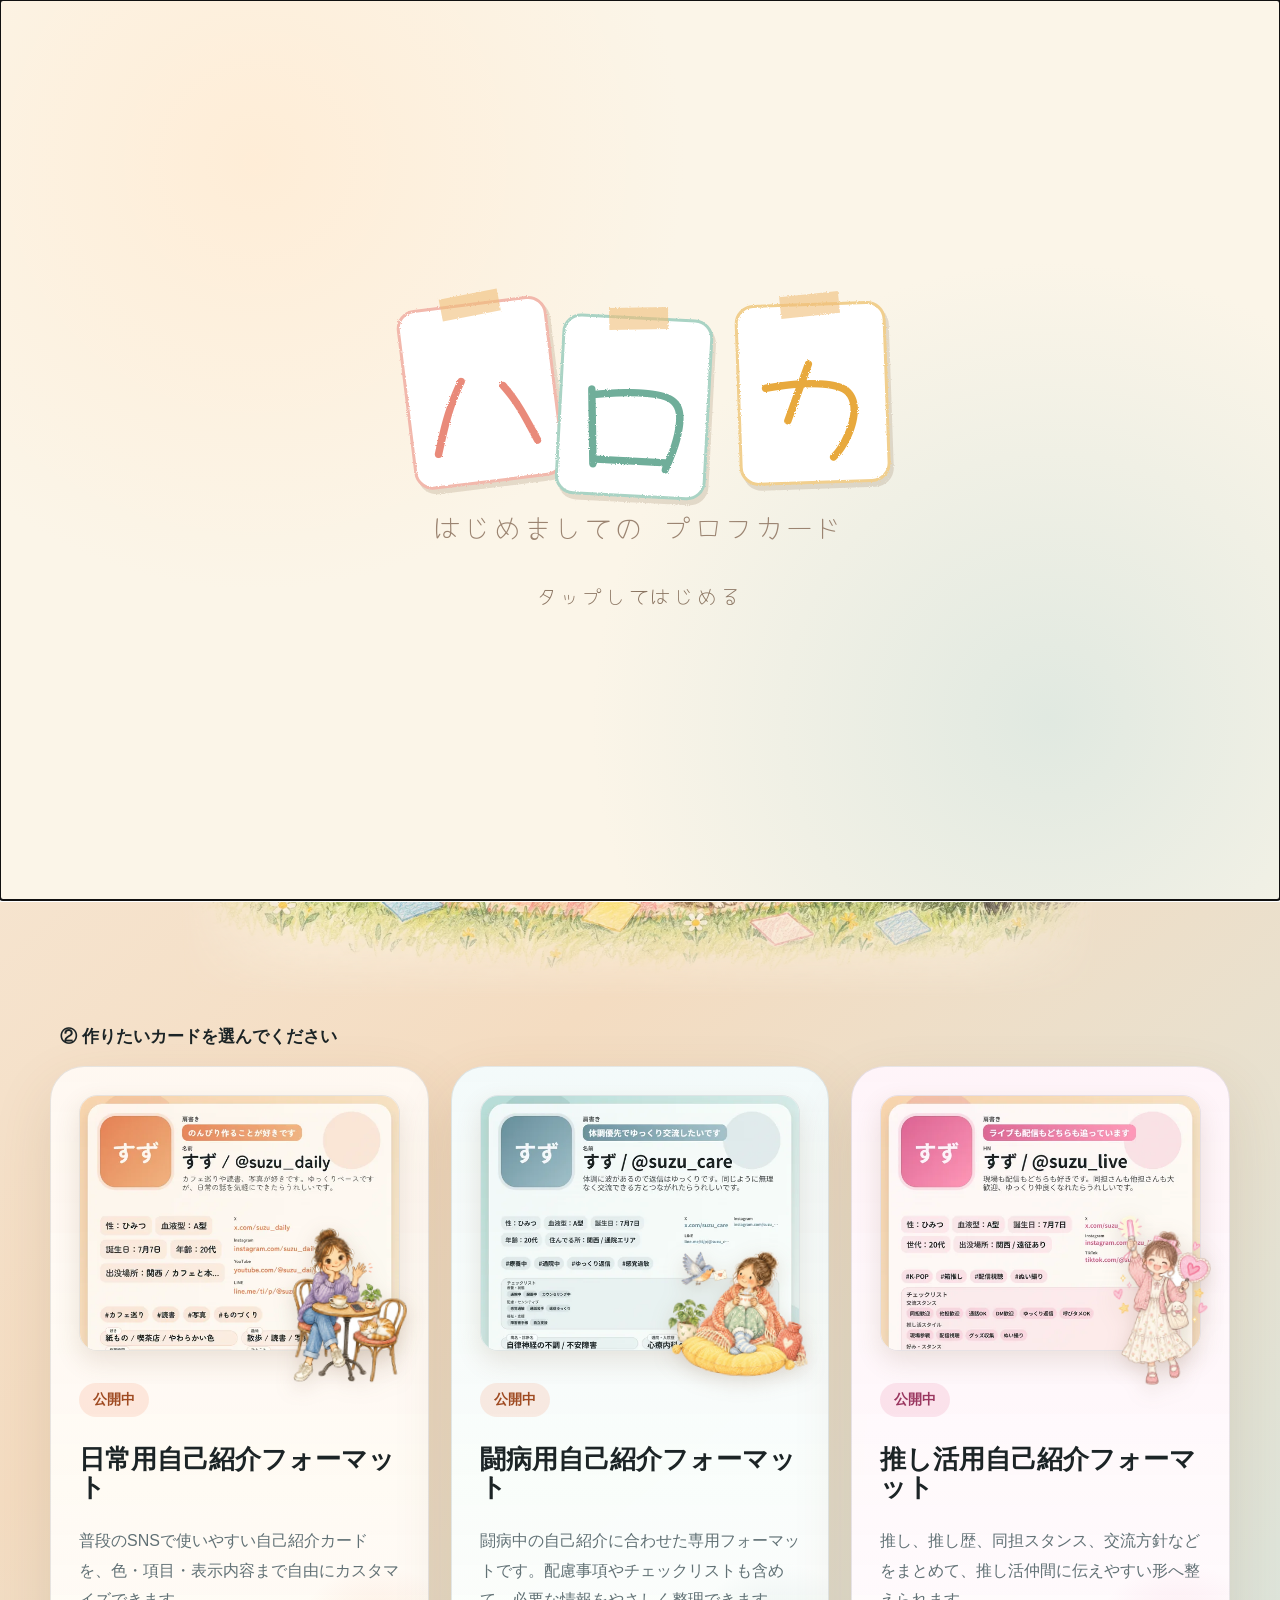
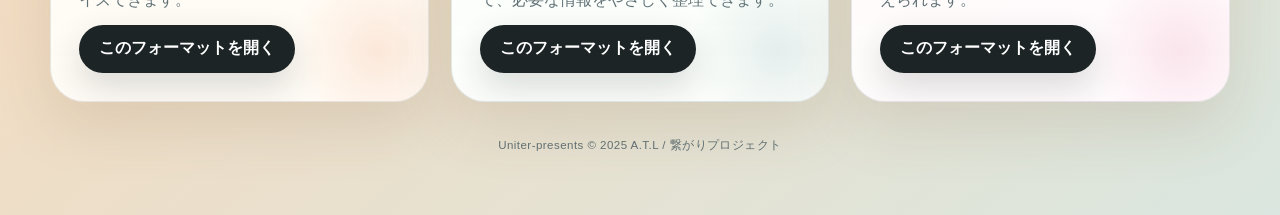
==== commit 775fa68b: "サイト名を「ハロカ（はじめましてのプロフカード）」に改名し、手描き絵本風に全面改修 - トップ：入口画面（止まったロゴ）→押すと選択画面でロゴが降ってきてドミソが鳴る、紙カード風ロゴ、基本情報の入口を" ====
--- a/index.html
+++ b/index.html
@@ -3,63 +3,65 @@
 <head>
   <meta charset="utf-8">
   <meta name="viewport" content="width=device-width, initial-scale=1">
-  <title>自己紹介フォーマット選択</title>
-  <link rel="stylesheet" href="./hub.css?v=20260926c">
+  <title>ハロカ｜はじめましてのプロフカード</title>
+  <link rel="preconnect" href="https://fonts.googleapis.com">
+  <link rel="preconnect" href="https://fonts.gstatic.com" crossorigin>
+  <link rel="stylesheet" href="https://fonts.googleapis.com/css2?family=Hachi+Maru+Pop&family=Yomogi&display=swap">
+  <link rel="stylesheet" href="./hub.css?v=20260927g">
+  <script>
+    /* 入口（「ハロカ」だけの画面）は、この訪問で初めてトップを開いた時だけ出す */
+    try { if (!sessionStorage.getItem("haroka_gate_seen")) document.documentElement.classList.add("haroka-gate-open"); }
+    catch (e) { document.documentElement.classList.add("haroka-gate-open"); }
+  </script>
 </head>
 <body class="hub-page">
+  <div class="haroka-gate" id="harokaGate" role="button" tabindex="0" aria-label="ハロカをはじめる">
+    <div class="haroka-logo haroka-logo-static" aria-hidden="true">
+      <span class="haroka-cards"><span class="haroka-card k1">ハ</span><span class="haroka-card k2">ロ</span><span class="haroka-card k3">カ</span></span>
+      <span class="haroka-tag">はじめましての プロフカード</span>
+    </div>
+    <p class="haroka-gate-hint">タップしてはじめる</p>
+  </div>
   <div class="hub-shell">
     <header class="hub-hero">
-      <p class="eyebrow">PROFILE FORMAT HUB</p>
-      <h1>自己紹介なので自由に作りたい<br>プロフカード</h1>
+      <div class="hero-main">
+      <h1 class="haroka-logo" aria-label="ハロカ はじめましてのプロフカード">
+        <span class="haroka-cards" aria-hidden="true"><span class="haroka-card k1">ハ</span><span class="haroka-card k2">ロ</span><span class="haroka-card k3">カ</span></span>
+        <span class="haroka-tag" aria-hidden="true">はじめましての プロフカード</span>
+      </h1>
+      <svg class="haroka-filter" width="0" height="0" aria-hidden="true"><filter id="haroka-crayon"><feTurbulence type="fractalNoise" baseFrequency="0.9" numOctaves="2" seed="3"/><feDisplacementMap in="SourceGraphic" scale="2.6"/></filter></svg>
       <p class="lead">
-        先に使いたいフォーマットを選んでから、それぞれのページへ進めます。
-        各ページの中で、SNS用カードと印刷して使える名刺を分けて作れる形へ整理していきます。
+        3つのカード（日常用・闘病用・推し活用）で同じ名前やSNSを使うなら、先に基本情報を入れておくと便利です。
+        そのあと作りたいカードを選ぶと、SNS用カードと印刷して使える名刺を作れます。
       </p>
+      </div>
+      <aside class="hero-common" aria-label="基本情報">
+        <p class="hero-common-step">① はじめに（任意）</p>
+        <p class="hero-common-title">3つのカードで使い回す<br>基本情報</p>
+        <p class="hero-common-status" id="heroCommonStatus">まだ入力していません</p>
+        <button type="button" class="hero-common-button" id="heroCommonOpen">基本情報を入力する</button>
+        <p class="hero-common-note">各カードのページで「トップページの基本情報を反映させる」にチェックを入れると、ここで入れた内容が入ります。</p>
+      </aside>
     </header>
 
-    <p class="format-lead">まずは作りたいカードを選んでください</p>
-    <main class="format-grid">
-      <a class="format-card daily-card" href="./daily-format.html">
-        <img class="format-sample" src="./samples/daily.webp" alt="日常用自己紹介カードの見本" loading="lazy">
-        <span class="status-badge">公開中</span>
-        <h2>日常用自己紹介フォーマット</h2>
-        <p>
-          普段のSNSで使いやすい自己紹介カードを、色・項目・表示内容まで自由にカスタマイズできます。
-        </p>
-        <span class="card-link">このフォーマットを開く</span>
-      </a>
-
-      <a class="format-card medical-card" href="./medical-format.html">
-        <img class="format-sample" src="./samples/medical.webp" alt="闘病用自己紹介カードの見本" loading="lazy">
-        <span class="status-badge">公開中</span>
-        <h2>闘病用自己紹介フォーマット</h2>
-        <p>
-          闘病中の自己紹介に合わせた専用フォーマットです。配慮事項やチェックリストも含めて、必要な情報をやさしく整理できます。
-        </p>
-        <span class="card-link">このフォーマットを開く</span>
-      </a>
-
-      <a class="format-card oshi-card" href="./oshi-format.html">
-        <img class="format-sample" src="./samples/oshi.webp" alt="推し活用自己紹介カードの見本" loading="lazy">
-        <span class="status-badge oshi-badge">公開中</span>
-        <h2>推し活用自己紹介フォーマット</h2>
-        <p>
-          推し、推し歴、同担スタンス、交流方針などをまとめて、推し活仲間に伝えやすい形へ整えられます。
-        </p>
-        <span class="card-link">このフォーマットを開く</span>
-      </a>
-    </main>
-
-    <details class="common-profile-card common-profile-details">
+    <figure class="hero-welcome">
+      <img src="./images/hero-welcome.webp" srcset="./images/hero-welcome-900.webp 900w, ./images/hero-welcome.webp 1536w" sizes="(max-width: 920px) 100vw, 920px" width="1536" height="1024" alt="人、動物、ロボット、空想の生き物たちが、名刺交換やスマホ、パソコン、スケッチブックなど思い思いのやり方で自己紹介し合っている手描きの絵">
+    </figure>
+
+    <details class="common-profile-card common-profile-details" id="commonProfile">
       <summary class="common-profile-summary">
-        <span class="eyebrow">COMMON PROFILE（任意）</span>
+        <span class="eyebrow">① 基本情報（任意）</span>
         <span class="common-profile-summary-title">基本情報をまとめて入れておく</span>
         <span class="common-profile-summary-note">3つのフォーマットで同じ名前やSNSを使い回したい時だけ。タップで開きます</span>
       </summary>
       <div class="common-profile-header">
-        <p>
-          トップページでも、名前からLINEまでの基本情報をまとめて入れられるようにしています。
-          まずはここで共通の内容を整理してから、使いたいフォーマットへ進めます。
+        <div class="common-profile-head-row">
+          <h2>① 基本情報（任意）</h2>
+          <button type="button" class="common-profile-close" id="commonProfileClose">閉じる</button>
+        </div>
+        <p>
+          名前からSNSまで、3つのカードで共通に使う内容を入れておけます。
+          入れた内容は、このブラウザに自動で保存されます。
         </p>
       </div>
 
@@ -205,11 +207,57 @@
           </div>
         </div>
       </form>
+      <button type="button" class="common-profile-done" id="commonProfileDone">入力できたら ② 作りたいカードを選ぶ ↓</button>
     </details>
+
+    <p class="format-lead" id="formatLead">② 作りたいカードを選んでください</p>
+    <main class="format-grid">
+      <a class="format-card daily-card" href="./daily-format.html">
+        <span class="format-sample-wrap">
+          <img class="format-sample" src="./samples/daily.webp" alt="日常用自己紹介カードの見本" loading="lazy">
+          <img class="format-illust format-illust-daily" src="./images/fmt_daily.webp" alt="カフェで手を振る人と眠る猫のイラスト" loading="lazy">
+        </span>
+        <span class="status-badge">公開中</span>
+        <h2>日常用自己紹介フォーマット</h2>
+        <p>
+          普段のSNSで使いやすい自己紹介カードを、色・項目・表示内容まで自由にカスタマイズできます。
+        </p>
+        <span class="card-link">このフォーマットを開く</span>
+      </a>
+
+      <a class="format-card medical-card" href="./medical-format.html">
+        <span class="format-sample-wrap">
+          <img class="format-sample" src="./samples/medical.webp" alt="闘病用自己紹介カードの見本" loading="lazy">
+          <img class="format-illust format-illust-medical" src="./images/fmt_medical.webp" alt="毛布にくるまり温かい飲み物でひと休みする人と、手紙を運ぶ小鳥のイラスト" loading="lazy">
+        </span>
+        <span class="status-badge">公開中</span>
+        <h2>闘病用自己紹介フォーマット</h2>
+        <p>
+          闘病中の自己紹介に合わせた専用フォーマットです。配慮事項やチェックリストも含めて、必要な情報をやさしく整理できます。
+        </p>
+        <span class="card-link">このフォーマットを開く</span>
+      </a>
+
+      <a class="format-card oshi-card" href="./oshi-format.html">
+        <span class="format-sample-wrap">
+          <img class="format-sample" src="./samples/oshi.webp" alt="推し活用自己紹介カードの見本" loading="lazy">
+          <img class="format-illust format-illust-oshi" src="./images/fmt_oshi.webp" alt="ペンライトとハートのうちわを掲げて推しを応援する人のイラスト" loading="lazy">
+        </span>
+        <span class="status-badge oshi-badge">公開中</span>
+        <h2>推し活用自己紹介フォーマット</h2>
+        <p>
+          推し、推し歴、同担スタンス、交流方針などをまとめて、推し活仲間に伝えやすい形へ整えられます。
+        </p>
+        <span class="card-link">このフォーマットを開く</span>
+      </a>
+    </main>
+
 
   <p style="margin:36px 0 6px;text-align:center;font-size:0.72rem;letter-spacing:0.04em;color:var(--muted,#617175);">Uniter-presents © 2025 A.T.L / 繋がりプロジェクト</p>
   </div>
   <script src="./common-profile.js?v=20260621f"></script>
   <script src="./hub.js?v=20260621e"></script>
+  <script src="./hub-hero.js?v=20260927b"></script>
+  <script src="./haroka-gate.js?v=20260927a"></script>
 </body>
 </html>
--- a/hub.css
+++ b/hub.css
@@ -508,3 +508,140 @@
 .common-profile-details[open] > summary { margin-bottom: 18px; }
 .format-card .status-badge { align-self: flex-start; }
 .common-profile-summary-title::after { white-space: nowrap; }
+
+/* ---- 2026-09 サイト名ロゴ「ハロカ」：1文字ずつ紙のカードをマスキングテープで貼った手描き風 ----
+   開いた時にカードが1枚ずつ落ちてきて貼られ（ぺたっ）、その後はテープを支点にゆらゆら揺れ続ける */
+.haroka-filter { position: absolute; width: 0; height: 0; }
+.haroka-logo { --s: 1; margin: 0; display: inline-flex; flex-direction: column; align-items: center; max-width: none; }
+.haroka-cards { display: flex; gap: calc(14px * var(--s)); padding-top: calc(10px * var(--s)); filter: url(#haroka-crayon); }
+.haroka-card {
+  --r: 0deg; --y: 0px;
+  width: calc(112px * var(--s)); height: calc(134px * var(--s));
+  border-radius: calc(14px * var(--s));
+  background: #fff;
+  box-shadow: 3px 5px 0 rgba(120, 90, 60, 0.18);
+  display: flex; align-items: center; justify-content: center;
+  font: calc(92px * var(--s)) / 1 "Hachi Maru Pop", "Yu Gothic", sans-serif;
+  position: relative;
+  transform-origin: 50% 0;
+  transform: rotate(var(--r)) translateY(var(--y));
+  opacity: 0;
+  animation:
+    haroka-stick 0.7s cubic-bezier(0.3, 1.4, 0.5, 1) var(--d) forwards,
+    haroka-sway 3.2s ease-in-out calc(var(--d) + 0.7s + var(--p)) infinite;
+}
+.haroka-card::before {
+  content: ""; position: absolute; z-index: 2;
+  top: calc(-9px * var(--s)); left: 50%;
+  width: calc(44px * var(--s)); height: calc(16px * var(--s)); margin-left: calc(-22px * var(--s));
+  background: rgba(240, 190, 120, 0.6);
+  transform: rotate(-4deg); opacity: 0;
+  animation: haroka-tape 0.25s ease-out calc(var(--d) + 0.45s) forwards;
+}
+.haroka-card.k1 { --r: -7deg; --d: 0.15s; --p: 0s; color: #e98a7a; border: 3px solid #f2b8ac; }
+.haroka-card.k2 { --r: 3deg; --y: calc(10px * var(--s)); --d: 0.55s; --p: 0.4s; color: #6fae9a; border: 3px solid #a9d3c4; }
+.haroka-card.k3 { --r: -2deg; --d: 0.95s; --p: 0.8s; color: #e8a93c; border: 3px solid #f1cf8e; }
+.haroka-tag { margin-top: calc(18px * var(--s)); font: 400 calc(20px * var(--s)) / 1.4 "Yomogi", "Yu Gothic", sans-serif; letter-spacing: 0.12em; color: #9b8471; }
+@keyframes haroka-stick {
+  0% { opacity: 0; transform: translateY(-60px) rotate(calc(var(--r) * -3)) scale(1.25); }
+  60% { opacity: 1; }
+  100% { opacity: 1; transform: rotate(var(--r)) translateY(var(--y)) scale(1); }
+}
+@keyframes haroka-sway {
+  0%, 100% { transform: rotate(var(--r)) translateY(var(--y)); }
+  25% { transform: rotate(calc(var(--r) - 3deg)) translateY(var(--y)); }
+  75% { transform: rotate(calc(var(--r) + 3deg)) translateY(var(--y)); }
+}
+@keyframes haroka-tape { from { opacity: 0; transform: rotate(-4deg) scaleX(0.2); } to { opacity: 1; transform: rotate(-4deg) scaleX(1); } }
+@media (max-width: 680px) { .haroka-logo { --s: 0.72; } }
+@media (prefers-reduced-motion: reduce) {
+  .haroka-card, .haroka-card::before { animation: none; opacity: 1; }
+}
+
+/* ---- ヒーロー右側：基本情報の入口（先に入れておきたい人向け） ---- */
+.hub-hero { display: flex; flex-wrap: wrap; align-items: flex-start; justify-content: space-between; gap: 22px 40px; }
+.hero-main { flex: 1 1 520px; min-width: 0; }
+.hero-common {
+  flex: 0 1 340px; margin-top: 8px; padding: 20px 22px 18px;
+  background: #fffdf7; border: 2.5px dashed #d9c4a6; border-radius: 24px;
+  box-shadow: 0 10px 26px rgba(116, 80, 45, 0.1);
+  transform: rotate(1.2deg);
+}
+.hero-common p { margin: 0; }
+.hero-common-step { font: 400 0.95rem/1.4 "Yomogi", "Yu Gothic", sans-serif; color: #9b8471; letter-spacing: 0.08em; }
+.hero-common-title { margin-top: 6px !important; font-weight: 700; font-size: 1.2rem; line-height: 1.5; color: var(--ink); }
+.hero-common-status { margin-top: 10px !important; font-size: 0.9rem; color: var(--muted); }
+.hero-common-status.is-filled { color: #3f8f73; font-weight: 700; }
+.hero-common-button {
+  margin-top: 12px; width: 100%; padding: 12px 16px; border: 0; border-radius: 999px; cursor: pointer;
+  font: 700 1rem/1.3 "Yu Gothic", "Hiragino Sans", "Meiryo", sans-serif; color: #fff; background: #e98a7a;
+  box-shadow: 0 4px 0 #cf6f60;
+}
+.hero-common-button:hover { background: #ee9a8b; }
+.hero-common-button:active { transform: translateY(2px); box-shadow: 0 2px 0 #cf6f60; }
+.hero-common-note { margin-top: 12px !important; font-size: 0.8rem; line-height: 1.7; color: var(--muted); }
+.common-profile-details { scroll-margin-top: 16px; }
+@media (max-width: 680px) {
+  .hero-common { flex-basis: 100%; transform: none; }
+}
+
+/* 真ん中の「基本情報をまとめて入れておく」の帯は出さず、右上の入口ボタンで開いた時だけ入力欄を出す */
+.common-profile-details > summary { display: none; }
+.common-profile-details:not([open]) { display: none; }
+.common-profile-head-row { display: flex; align-items: center; justify-content: space-between; gap: 12px; }
+.common-profile-close, .common-profile-done {
+  border: 1.5px solid var(--line); border-radius: 999px; cursor: pointer; background: #fff; color: var(--ink);
+  font: 700 0.9rem/1.3 "Yu Gothic", "Hiragino Sans", "Meiryo", sans-serif; padding: 8px 16px;
+}
+.common-profile-done { display: block; margin: 22px auto 0; padding: 12px 24px; color: #fff; background: #e98a7a; border: 0; box-shadow: 0 4px 0 #cf6f60; }
+.format-lead { scroll-margin-top: 16px; }
+
+/* ---- トップのメイン画像（誰でもウェルカムな自己紹介の輪）。ふちは紙になじむようにぼかす ---- */
+.hero-welcome { margin: 0 auto; max-width: 920px; }
+.hero-welcome img {
+  display: block; width: 100%; height: auto;
+  -webkit-mask-image: linear-gradient(to right, transparent, #000 14%, #000 86%, transparent), linear-gradient(to bottom, transparent, #000 16%, #000 84%, transparent);
+  -webkit-mask-composite: source-in;
+  mask-image: linear-gradient(to right, transparent, #000 14%, #000 86%, transparent), linear-gradient(to bottom, transparent, #000 16%, #000 84%, transparent);
+  mask-composite: intersect;
+}
+@media (max-width: 680px) { .hero-welcome { margin: 0 -6px; } }
+
+/* ---- フォーマットごとのワンポイントイラスト（完成見本の右下からのぞくシール風） ---- */
+.format-sample-wrap { position: relative; display: block; margin-bottom: 22px; }
+.format-sample-wrap .format-sample { margin-bottom: 0; }
+.format-illust {
+  position: absolute; right: -8px; bottom: -34px; width: 36%; height: auto;
+  filter: drop-shadow(0 6px 10px rgba(116, 80, 45, 0.18));
+  transform: rotate(3deg); transition: transform 0.25s ease;
+  pointer-events: none;
+}
+.format-illust-medical { width: 44%; right: -10px; bottom: -26px; }
+.format-illust-oshi { width: 30%; }
+.format-card:hover .format-illust { transform: rotate(-2deg) translateY(-4px); }
+
+/* ---- 入口：「ハロカ」だけの画面（止まった状態）。押すと消えて、選択画面のロゴが降ってくる＋ドミソが鳴る ---- */
+/* 入口を出さない時（2回目以降）は非表示。消える途中（is-leaving）はふわっと薄くなるまで表示を続ける */
+html:not(.haroka-gate-open) .haroka-gate:not(.is-leaving) { display: none; }
+.haroka-gate {
+  position: fixed; inset: 0; z-index: 100;
+  display: flex; flex-direction: column; align-items: center; justify-content: center; gap: 10px;
+  background:
+    radial-gradient(circle at 20% 18%, rgba(255, 236, 213, 0.9), transparent 34%),
+    radial-gradient(circle at 82% 80%, rgba(218, 230, 223, 0.8), transparent 36%),
+    #fbf5e8;
+  cursor: pointer; -webkit-tap-highlight-color: transparent;
+}
+.haroka-gate.is-leaving { opacity: 0; transition: opacity 0.5s ease; pointer-events: none; }
+.haroka-gate-open body { overflow: hidden; }
+.haroka-logo-static { --s: 1.35; }
+.haroka-logo-static .haroka-card, .haroka-logo-static .haroka-card::before { opacity: 1; animation: none; }
+.haroka-gate-hint {
+  margin: 26px 0 0; font: 400 1.25rem/1.4 "Yomogi", "Yu Gothic", sans-serif; letter-spacing: 0.14em; color: #8a7461;
+  animation: haroka-hint-blink 2.2s ease-in-out infinite;
+}
+@keyframes haroka-hint-blink { 0%, 100% { opacity: 1; } 50% { opacity: 0.35; } }
+/* 入口が出ている間は、選択画面のロゴを降らせずに待たせる（入口を消した瞬間に降り始める） */
+.haroka-gate-open .hub-hero .haroka-card,
+.haroka-gate-open .hub-hero .haroka-card::before { animation: none; }
+@media (max-width: 680px) { .haroka-logo-static { --s: 0.95; } }
